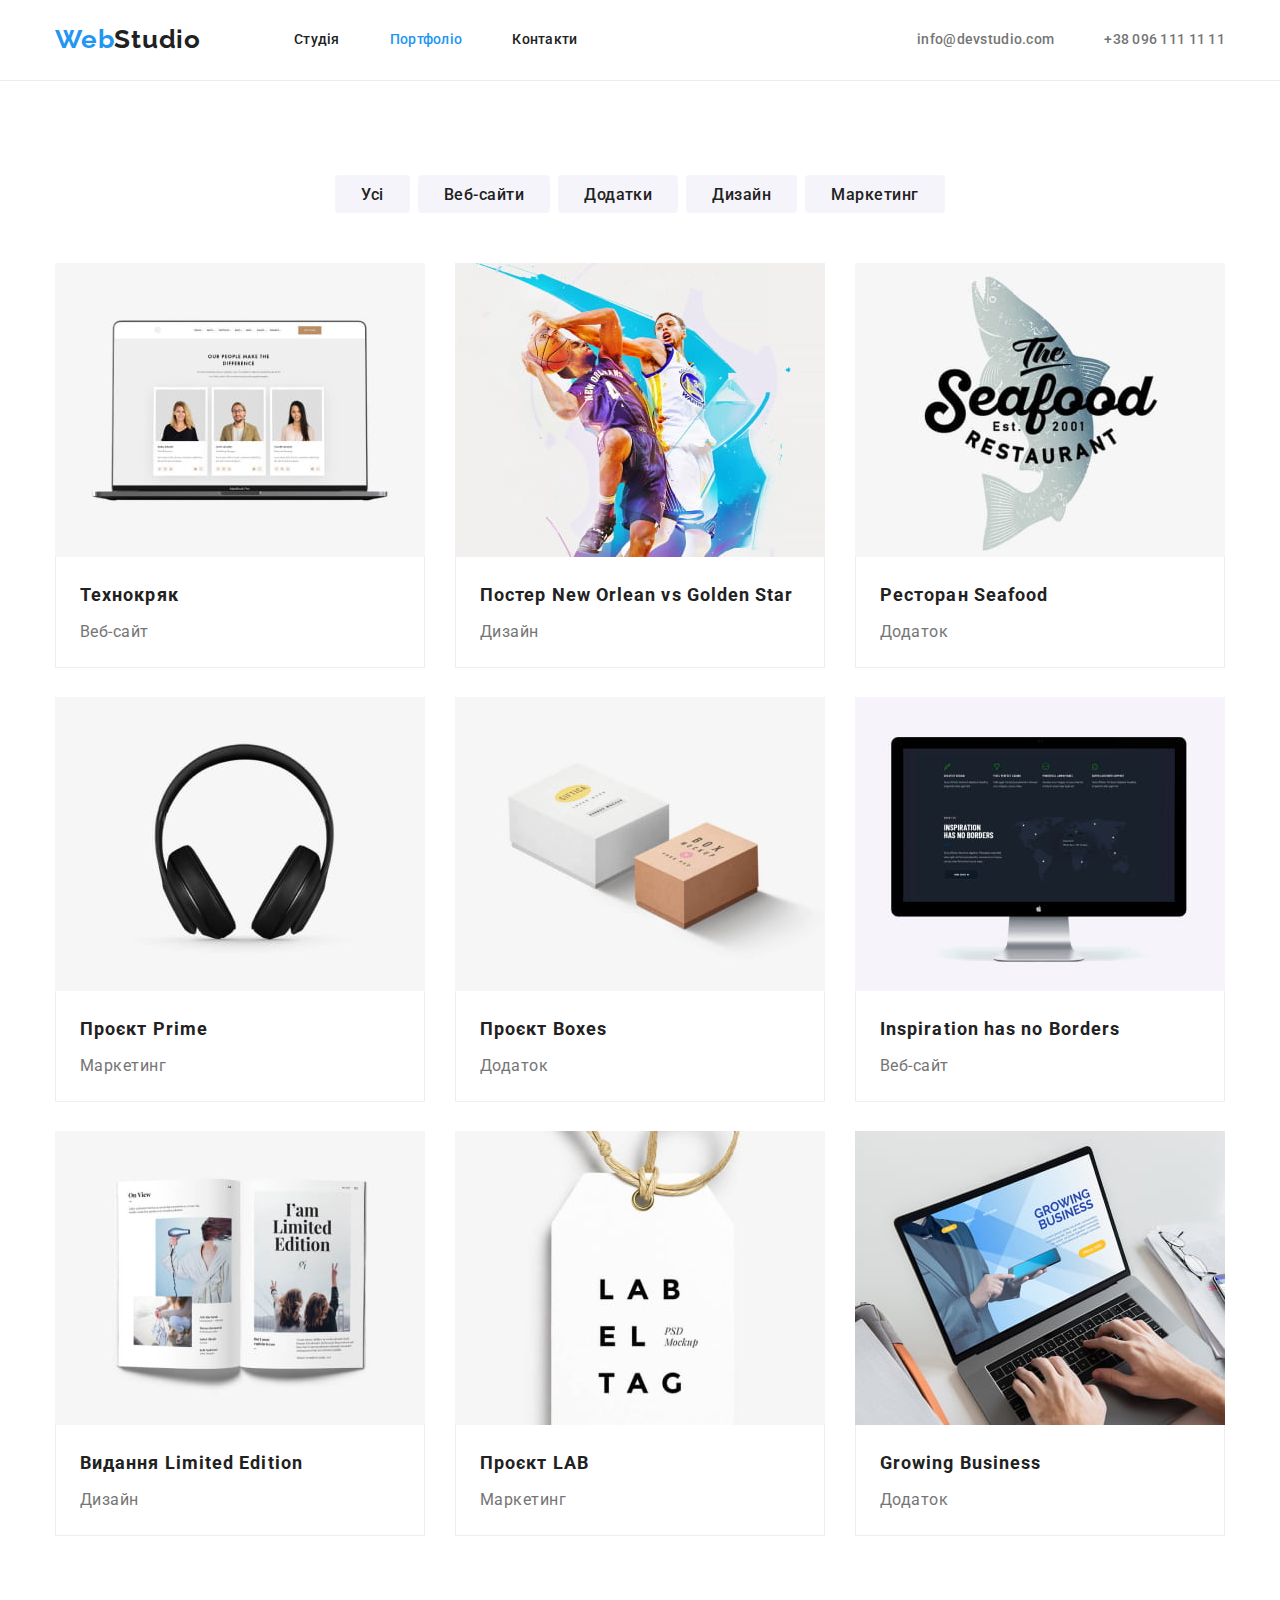
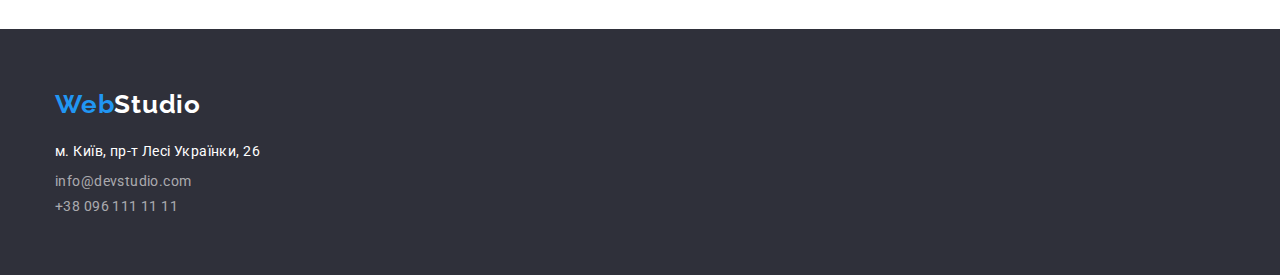
==== portfolio.html @ 162135d3 "added basic files" ====
<!DOCTYPE html>
<html lang="uk">
<head>
    <meta charset="UTF-8">
    <meta http-equiv="X-UA-Compatible" content="IE=edge">
    <meta name="viewport" content="width=device-width, initial-scale=1.0">
    <title>Document</title>
        <link rel="preconnect" href="https://fonts.googleapis.com">
        <link rel="preconnect" href="https://fonts.gstatic.com" crossorigin>
        <link href="https://fonts.googleapis.com/css2?family=Raleway:wght@700&family=Roboto:wght@400;500;700;900&display=swap" rel="stylesheet">
    <link rel="stylesheet" href="https://cdn.jsdelivr.net/npm/modern-normalize@1.1.0/modern-normalize.min.css"> 
    <link rel="stylesheet" href="./css/styles.css">
</head>

<body class="page">
   <!-- HEADER + SITE NAV + CONTACT NAV -->
    <header class="header">
        <div class="header-container container">
            <nav class="nav-align">
                <a href="./index.html" class="logo">
                    Web<span class="accent">Studio</span>
                </a>

            <ul class="site-nav list">
                <li><a href="./index.html" class="link">Студія</a></li>
                <li><a href="./portfolio.html" class="link current">Портфоліо</a></li>
                <li><a href="" class="link">Контакти</a></li>
            </ul>
            </nav>

            <ul class="contact-nav list">
                <li><a href="mailto:info@devstudio.com" class="nav-link">info@devstudio.com</a></li>
                <li><a href="tel:+380961111111" class="nav-link">+38 096 111 11 11</a></li>
            </ul>
        </div>
    </header>

<main>
    <h1 class="visually-hidden" hidden>Портфоліо</h1>
        <section class="portfolio section">
            <div class="container">
                <h2 class="visually-hidden" hidden>Фільтр</h2>
                        <ul class="filter list">
                            <li><button type="button" class="button secondary">Усі</button></li>
                            <li><button type="button" class="button secondary">Веб-сайти</button></li>
                            <li><button type="button" class="button secondary">Додатки</button></li>
                            <li><button type="button" class="button secondary">Дизайн</button></li>
                            <li><button type="button" class="button secondary">Маркетинг</button></li>
                        </ul>

    <!-- MINI CARDS WITH IMAGES-->
            <h2 class="visually-hidden" hidden>Картки робіт</h2>
            <ul class="portfolio list">
                <li class="portfolio card"> 
                    <a href="" class="link">
                    <img src="./images/portfolioa.jpg" alt="Вебсайт на ноутбуці" width="370" />
                        <div class="borders">
                            <h3 class="results-title">Технокряк</h3>
                            <p class="results-info">Веб-сайт</p>
                        </div>
                    </a>
                </li>

                <li class="portfolio card"> 
                    <a href="" class="link">
                    <img src="./images/portfoliob.jpg" alt="Постер з двома гравцями у баскетбол" width="370" />
                        <div class="borders">
                            <h3 class="results-title">Постер <span lang="en">New Orlean vs Golden Star</span></h3>
                            <p class="results-info">Дизайн</p>
                        </div>
                    </a>
                </li>

                <li class="portfolio card"> 
                    <a href="" class="link">
                    <img src="./images/portfolioc.jpg" alt="Логотип ресторану" width="370" />
                        <div class="borders">
                            <h3 class="results-title">Ресторан <span lang="en">Seafood</span></h3>
                            <p class="results-info">Додаток</p>
                        </div>
                    </a>
                </li>

                <li class="portfolio card"> 
                    <a href="" class="link">
                    <img src="./images/portfoliod.jpg" alt="Навушники" width="370" />
                        <div class="borders">
                            <h3 class="results-title">Проєкт <span lang="en">Prime</span></h3>
                            <p class="results-info">Маркетинг</p>
                        </div>
                    </a>
                </li>

                <li class="portfolio card"> 
                    <a href="" class="link">
                    <img src="./images/portfolioe.jpg" alt="Біла і коричнева коробки" width="370" />
                        <div class="borders">
                            <h3 class="results-title">Проєкт <span lang="en">Boxes</span></h3>
                            <p class="results-info">Додаток</p>
                        </div>
                    </a>
                </li>

                <li class="portfolio card"> 
                    <a href="" class="link">
                    <img src="./images/portfoliof.jpg" alt="Монітор" width="370" />
                        <div class="borders">
                            <h3 lang="en" class="results-title">Inspiration has no Borders</h3>
                            <p class="results-info">Веб-сайт</p>
                        </div>
                    </a>
                </li>

                <li class="portfolio card"> 
                    <a href=""class="link">
                    <img src="./images/portfoliog.jpg" alt="Розгорнуте видання журналу" width="370" />
                        <div class="borders">
                            <h3 class="results-title">Видання <span lang="en">Limited Edition</span></h3>
                            <p class="results-info">Дизайн</p>
                        </div>
                    </a>
                </li>

                <li class="portfolio card"> 
                    <a href="" class="link">
                    <img src="./images/portfolioh.jpg" alt="Логотип бренду" width="370" />
                        <div class="borders">
                            <h3 class="results-title">Проєкт <span lang="en">LAB</span></h3>
                            <p class="results-info">Маркетинг</p>
                        </div>
                    </a>
                </li>

                <li class="portfolio card"> 
                    <a href="" class="link">
                    <img src="./images/portfolioi.jpg" alt="Людина, що працює за ноутбуком" width="370" />
                        <div class="borders">
                            <h3 lang="en" class="results-title">Growing Business</h3>
                            <p class="results-info">Додаток</p>
                        </div>
                    </a>
                </li>
            </ul>
        </div>
    </section>
</main>

<!-- FOOTER -->
<footer class="footer">
    <div class="container">
        <a href="./index.html" class="logofooter">
            Web<span class="accent">Studio</span>
        </a>

        <address>
            <p class="address">м. Київ, пр-т Лесі Українки, 26</p>

            <ul class="footer-nav">
                <li class="footer-link"><a href="mailto:info@devstudio.com" class="footer-link">info@devstudio.com</a></li>
                <li class="footer-link"><a href="tel:+380961111111" class="footer-link">+38 096 111 11 11</a></li>
            </ul>

        </address>
    </div>
</footer>

</body>
</html>
---- css/styles.css ----
:root {
    --gen-text-color: #757575;
    --accent-text-color: #2196F3; 
    --title-text-color: #212121;
    --white-text-color: #FFFFFF;

    --backgr-dark-color: #2F303A;
    --backgr-grey-color: #F5F4FA;

}

.page {
background-color: var(--white-text-color); 
color: var(--gen-text-color);
font-family: Roboto, sans-serif;
}
/*=============================СБРОС СТИЛЕЙ=============================*/
h1,
h2,
h3,
p {
    margin-top: 0;
    margin-bottom: 0;
}

ul,
ol {
    margin-top: 0;
    margin-bottom: 0;
    padding-left: 0;
}

img {
    display: block;
    max-width: 100%;
    height: auto;
}

.list {
    list-style: none;
    text-decoration: none;
    padding: 0;
    margin: 0;

    display: flex;
    gap: 30px;
}

.link {
    text-decoration: none;
}

.visually-hidden {
    position: absolute;
    width: 1px;
    height: 1px;
    margin: -1px;
    border: 0;
    padding: 0;
    
    white-space: nowrap;
    clip-path: inset(100%);
    clip: rect(0 0 0 0);
    overflow: hidden;
  }

  .section {
    padding-top: 94px;
    padding-bottom: 94px;
  }

/*=============================CONTAINER==================================*/
.container {
    width: 1200px;
    margin-left: auto;
    margin-right: auto;
    padding-left: 15px;
    padding-right: 15px;
}
/*=============================HEADER==================================*/
.header {
    background-color: var(--white-text-color);
    padding-top: 24px;
    padding-bottom: 25px;
    border-bottom: 1px solid #ECECEC;
}

.header-container {
    display: flex;
    justify-content: space-between;
    align-items: center;
    padding-top: 0;
    padding-bottom: 0;
}

.nav-align {
    display: flex;
    align-items: center;
}

.logo {
    color: var(--accent-text-color);
    display: flex;
    margin-right: 93px;

    font-family: Raleway, sans-serif;
    font-weight: 700;
    font-size: 26px;
    line-height: 1.2;
    text-decoration: none;
    letter-spacing: 0.03em;
}

.logo > .accent{
    color: var(--title-text-color);
}
/*=============================SITE NAV================================*/
.site-nav.list {
    gap: 50px;
}

.site-nav .link {
    color: var(--title-text-color);
    font-weight: 500;
    font-size: 14px;
    line-height: 1.14;
    letter-spacing: 0.02em;
    text-decoration: none;
}
.site-nav .link:hover,
.site-nav .link:focus {
    color: var(--accent-text-color);
}

.site-nav .link.current {
    color: var(--accent-text-color);
}
/*=============================CONTACT NAV=============================*/
.contact-nav.list {
    gap: 50px;
}

.contact-nav .nav-link {
    color: var(--gen-text-color);
    font-weight: 500;
    font-size: 14px;
    line-height: 1.14;
    letter-spacing: 0.02em;
    text-decoration: none;
}

.contact-nav .nav-link:hover,
.contact-nav .nav-link:focus {
    color: var(--accent-text-color)
}
/*=============================HERO=============================*/
.section.hero {
    background-color: #2F303A;
    text-align: center;
    padding-top: 200px;
    padding-bottom: 200px;
}

.hero-title {
    color: var(--white-text-color);
    margin: 0 auto;
    margin-bottom: 30px;

    width: 696px;
    font-weight: 900;
    font-size: 44px;
    line-height: 1.36;
    letter-spacing: 0.06em;
    
    text-transform: uppercase;
}

/*=============================BUTTONS=============================*/
.button {
    display: inline-block;
    border: 1px solid transparent;
    border-radius: 4px;
    font-size: 16px;
    text-decoration: none;
    text-align: center;

}

.button.main {
    padding: 10px 32px;
    min-width: 216px;
    height: 50px;

    color: var(--white-text-color);
    background-color: var(--accent-text-color);

    font-weight: 700;
    line-height: 1.9;
    letter-spacing: 0.06em;
}

.button.main:hover,
.button.main:focus,
.button.main:active {
    color: var(--white-text-color);
    background-color: #188CE8;
    cursor: pointer;
}

.button.secondary {
    padding: 6px 25px;
    min-width: 73px;
    height: 38px;

    color: var(--title-text-color);
    background-color: var(--backgr-grey-color);

    font-weight: 500;
    line-height: 1.62;
    letter-spacing: 0.03em;
}

.button.secondary:hover,
.button.secondary:focus,
.button.secondary:active {
    color: var(--white-text-color);
    background-color: var(--accent-text-color);
    cursor: pointer;
}

/*=============================VALUES SECTION=============================*/
.values.card {
    width: 270px;
}

.values-heading {
    color: var(--title-text-color);
    margin-top: 0;
    margin-bottom: 10px;

    font-weight: 700;
    font-size: 14px;
    line-height: 1.14;
    text-transform: uppercase;
    letter-spacing: 0.03em;
}

.values-info {
    color: var(--gen-text-color);
    font-size: 14px;
    line-height: 1.71;
    letter-spacing: 0.03em;
}

.section.work {
    padding-top: 0;
}
/* images section */
.section-title {
    padding-top: 0;
    margin-top: 0;
    margin-bottom: 50px;
    color: var(--title-text-color);
    font-weight: 700;
    font-size: 36px;
    line-height: 1.16;
    text-align: center;
    letter-spacing: 0.03em;
}

/*=============================TEAM SECTION============================*/
.team.section {
    background-color: #F5F4FA;
}

.team.card {
    width: 270px;
    height: 368px;
    background-color: #FFFFFF;
}
.section-heading {
    color: var(--title-text-color);
    margin-bottom: 0;
    font-size: 16px;

    font-weight: 500;
    line-height: 1.18;
    text-align: center;
    letter-spacing: 0.03em;
}

.section-info {
    color: var(--gen-text-color);
    margin-top: 10px;

    line-height: 1.18;
    text-align: center;
    letter-spacing: 0.03em;
}

.card-info-team {
    padding-top: 30px;
    padding-bottom: 30px;
}

/*===========================PORTFOLIO=====================================*/

.filter.list {
    justify-content: center;
    gap: 8px;
    padding-bottom: 50px;
}

.portfolio.list {
    padding: 0;
    margin: 0;

    display: flex;
    flex-wrap: wrap;
}

.portfolio.card {
    width: 370px;
    height: 404px;
}

.results-title {
    color: var(--title-text-color);
    margin-bottom: 4px;
    font-weight: 700;
    font-size: 18px;
    line-height: 2;
    letter-spacing: 0.06em;
}

.results-info {
    color: var(--gen-text-color);
    line-height: 1.88;
    letter-spacing: 0.03em;
}

.borders {
    border-left: 1px solid #EEEEEE;
    border-bottom: 1px solid #EEEEEE;
    border-right: 1px solid #EEEEEE;
    padding-left: 24px;
    padding-right: 24px;
    padding-bottom: 20px;
    padding-top: 20px;   
}

/*=============================FOOTER=====================================*/
.footer {
    background-color: #2F303A;
    padding-top: 60px;
    padding-bottom: 60px;
}

.logofooter {
    display: block;
    margin-bottom: 20px;
    color: var(--accent-text-color);
    font-family: Raleway, sans-serif;
    font-weight: 700;
    font-size: 26px;
    line-height: 1.2;
    text-decoration: none;
    letter-spacing: 0.03em;
}
.logofooter > .accent{
    color: var(--white-text-color);
}

.address {
    color: var(--white-text-color);
    margin-bottom: 9px;
    font-size: 14px;
    line-height: 1.71;
    font-style: normal;
    letter-spacing: 0.03em;
}

.footer-link {
    color: #FFFFFF99;
    font-size: 14px;
    font-style: normal;
    text-decoration: none;
    letter-spacing: 0.03em;
}
a.footer-link {
    line-height: 1.71px;
}

.footer-link:hover,
.footer-link:focus {
    color: #2196F399;
}
.footer-link:not(:last-child) {
    margin-bottom: 9px;
}

.footer-nav {
    padding: 0;
    margin: 0;
    list-style: none;
}
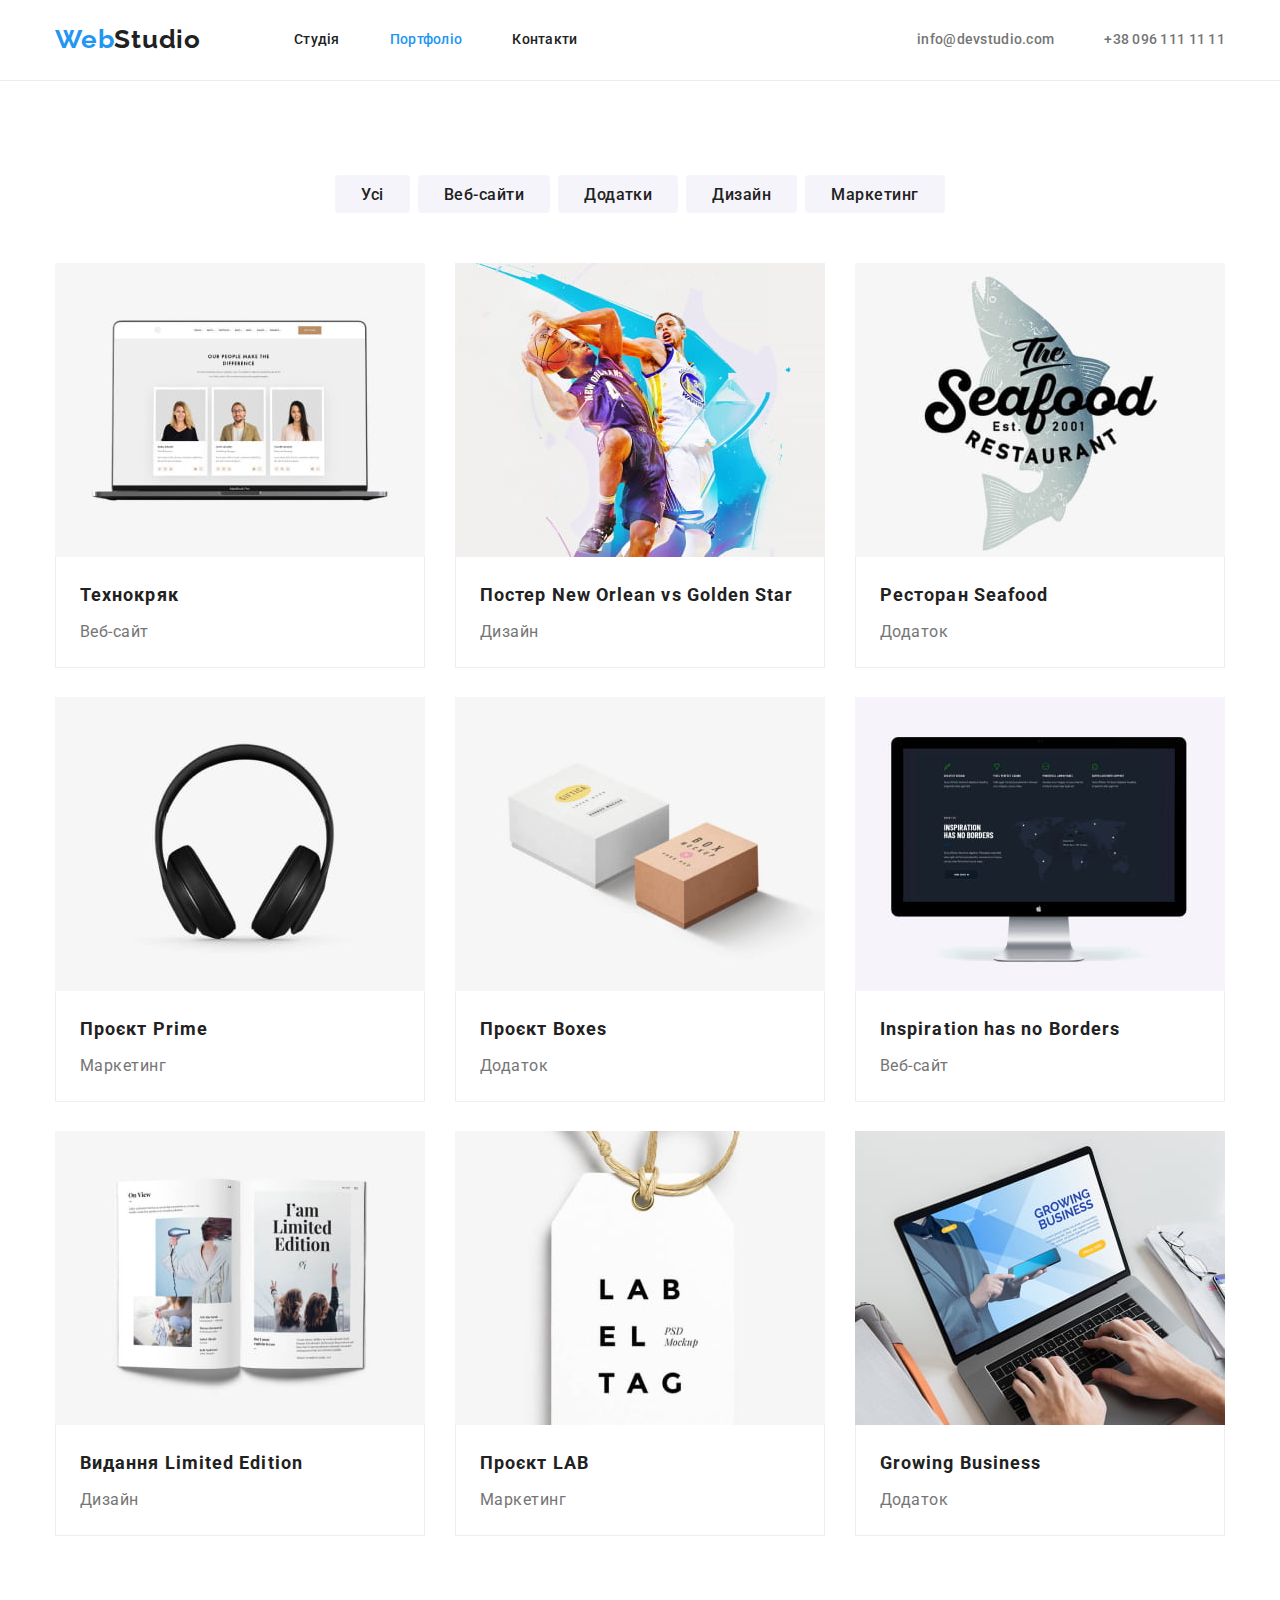
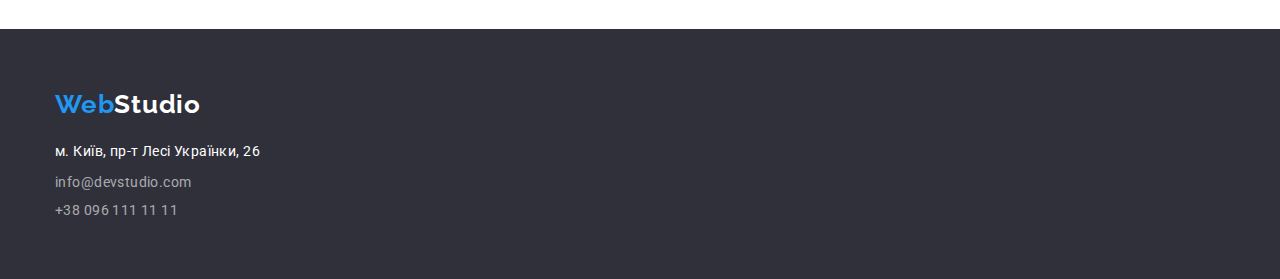
==== commit 0ed1239c: "LOWERED overall specificity!" ====
--- a/portfolio.html
+++ b/portfolio.html
@@ -4,10 +4,10 @@
     <meta charset="UTF-8">
     <meta http-equiv="X-UA-Compatible" content="IE=edge">
     <meta name="viewport" content="width=device-width, initial-scale=1.0">
-    <title>Document</title>
-        <link rel="preconnect" href="https://fonts.googleapis.com">
-        <link rel="preconnect" href="https://fonts.gstatic.com" crossorigin>
-        <link href="https://fonts.googleapis.com/css2?family=Raleway:wght@700&family=Roboto:wght@400;500;700;900&display=swap" rel="stylesheet">
+    <title>WebStudio</title>
+    <link rel="preconnect" href="https://fonts.googleapis.com">
+    <link rel="preconnect" href="https://fonts.gstatic.com" crossorigin>
+    <link href="https://fonts.googleapis.com/css2?family=Raleway:wght@700&family=Roboto:wght@400;500;700;900&display=swap" rel="stylesheet">
     <link rel="stylesheet" href="https://cdn.jsdelivr.net/npm/modern-normalize@1.1.0/modern-normalize.min.css"> 
     <link rel="stylesheet" href="./css/styles.css">
 </head>
@@ -16,21 +16,21 @@
    <!-- HEADER + SITE NAV + CONTACT NAV -->
     <header class="header">
         <div class="header-container container">
-            <nav class="nav-align">
+            <nav class="page-navigation">
                 <a href="./index.html" class="logo">
-                    Web<span class="accent">Studio</span>
+                    Web<span class="logo-accent">Studio</span>
                 </a>
 
             <ul class="site-nav list">
-                <li><a href="./index.html" class="link">Студія</a></li>
-                <li><a href="./portfolio.html" class="link current">Портфоліо</a></li>
-                <li><a href="" class="link">Контакти</a></li>
+                <li><a href="./index.html" class="site-nav-link link">Студія</a></li>
+                <li><a href="./portfolio.html" class="site-nav-link link current">Портфоліо</a></li>
+                <li><a href="" class="site-nav-link link">Контакти</a></li>
             </ul>
             </nav>
 
             <ul class="contact-nav list">
-                <li><a href="mailto:info@devstudio.com" class="nav-link">info@devstudio.com</a></li>
-                <li><a href="tel:+380961111111" class="nav-link">+38 096 111 11 11</a></li>
+                <li><a href="mailto:info@devstudio.com" class="contact-nav-link link">info@devstudio.com</a></li>
+                <li><a href="tel:+380961111111" class="contact-nav-link link">+38 096 111 11 11</a></li>
             </ul>
         </div>
     </header>
@@ -40,101 +40,101 @@
         <section class="portfolio section">
             <div class="container">
                 <h2 class="visually-hidden" hidden>Фільтр</h2>
-                        <ul class="filter list">
-                            <li><button type="button" class="button secondary">Усі</button></li>
-                            <li><button type="button" class="button secondary">Веб-сайти</button></li>
-                            <li><button type="button" class="button secondary">Додатки</button></li>
-                            <li><button type="button" class="button secondary">Дизайн</button></li>
-                            <li><button type="button" class="button secondary">Маркетинг</button></li>
+                        <ul class="filter-list list">
+                            <li><button type="button" class="btn-basics btn-secondary">Усі</button></li>
+                            <li><button type="button" class="btn-basics btn-secondary">Веб-сайти</button></li>
+                            <li><button type="button" class="btn-basics btn-secondary">Додатки</button></li>
+                            <li><button type="button" class="btn-basics btn-secondary">Дизайн</button></li>
+                            <li><button type="button" class="btn-basics btn-secondary">Маркетинг</button></li>
                         </ul>
 
-    <!-- MINI CARDS WITH IMAGES-->
+    <!-- CARDS WITH IMAGES-->
             <h2 class="visually-hidden" hidden>Картки робіт</h2>
-            <ul class="portfolio list">
-                <li class="portfolio card"> 
+            <ul class="flex-list portfolio-list list">
+                <li class="portfolio-card"> 
                     <a href="" class="link">
                     <img src="./images/portfolioa.jpg" alt="Вебсайт на ноутбуці" width="370" />
-                        <div class="borders">
+                        <div class="portfolio-card-borders">
                             <h3 class="results-title">Технокряк</h3>
                             <p class="results-info">Веб-сайт</p>
                         </div>
                     </a>
                 </li>
 
-                <li class="portfolio card"> 
+                <li class="portfolio-card"> 
                     <a href="" class="link">
                     <img src="./images/portfoliob.jpg" alt="Постер з двома гравцями у баскетбол" width="370" />
-                        <div class="borders">
+                        <div class="portfolio-card-borders">
                             <h3 class="results-title">Постер <span lang="en">New Orlean vs Golden Star</span></h3>
                             <p class="results-info">Дизайн</p>
                         </div>
                     </a>
                 </li>
 
-                <li class="portfolio card"> 
+                <li class="portfolio-card"> 
                     <a href="" class="link">
                     <img src="./images/portfolioc.jpg" alt="Логотип ресторану" width="370" />
-                        <div class="borders">
+                        <div class="portfolio-card-borders">
                             <h3 class="results-title">Ресторан <span lang="en">Seafood</span></h3>
                             <p class="results-info">Додаток</p>
                         </div>
                     </a>
                 </li>
 
-                <li class="portfolio card"> 
+                <li class="portfolio-card"> 
                     <a href="" class="link">
                     <img src="./images/portfoliod.jpg" alt="Навушники" width="370" />
-                        <div class="borders">
+                        <div class="portfolio-card-borders">
                             <h3 class="results-title">Проєкт <span lang="en">Prime</span></h3>
                             <p class="results-info">Маркетинг</p>
                         </div>
                     </a>
                 </li>
 
-                <li class="portfolio card"> 
+                <li class="portfolio-card"> 
                     <a href="" class="link">
                     <img src="./images/portfolioe.jpg" alt="Біла і коричнева коробки" width="370" />
-                        <div class="borders">
+                        <div class="portfolio-card-borders">
                             <h3 class="results-title">Проєкт <span lang="en">Boxes</span></h3>
                             <p class="results-info">Додаток</p>
                         </div>
                     </a>
                 </li>
 
-                <li class="portfolio card"> 
+                <li class="portfolio-card"> 
                     <a href="" class="link">
                     <img src="./images/portfoliof.jpg" alt="Монітор" width="370" />
-                        <div class="borders">
+                        <div class="portfolio-card-borders">
                             <h3 lang="en" class="results-title">Inspiration has no Borders</h3>
                             <p class="results-info">Веб-сайт</p>
                         </div>
                     </a>
                 </li>
 
-                <li class="portfolio card"> 
+                <li class="portfolio-card"> 
                     <a href=""class="link">
                     <img src="./images/portfoliog.jpg" alt="Розгорнуте видання журналу" width="370" />
-                        <div class="borders">
+                        <div class="portfolio-card-borders">
                             <h3 class="results-title">Видання <span lang="en">Limited Edition</span></h3>
                             <p class="results-info">Дизайн</p>
                         </div>
                     </a>
                 </li>
 
-                <li class="portfolio card"> 
+                <li class="portfolio-card"> 
                     <a href="" class="link">
                     <img src="./images/portfolioh.jpg" alt="Логотип бренду" width="370" />
-                        <div class="borders">
+                        <div class="portfolio-card-borders">
                             <h3 class="results-title">Проєкт <span lang="en">LAB</span></h3>
                             <p class="results-info">Маркетинг</p>
                         </div>
                     </a>
                 </li>
 
-                <li class="portfolio card"> 
+                <li class="portfolio-card"> 
                     <a href="" class="link">
                     <img src="./images/portfolioi.jpg" alt="Людина, що працює за ноутбуком" width="370" />
-                        <div class="borders">
+                        <div class="portfolio-card-borders">
                             <h3 lang="en" class="results-title">Growing Business</h3>
                             <p class="results-info">Додаток</p>
                         </div>
@@ -148,19 +148,16 @@
 <!-- FOOTER -->
 <footer class="footer">
     <div class="container">
-        <a href="./index.html" class="logofooter">
-            Web<span class="accent">Studio</span>
+        <a href="./index.html" class="logo-footer logo">
+            Web<span class="logo-footer-accent">Studio</span>
         </a>
-
-        <address>
-            <p class="address">м. Київ, пр-т Лесі Українки, 26</p>
-
-            <ul class="footer-nav">
-                <li class="footer-link"><a href="mailto:info@devstudio.com" class="footer-link">info@devstudio.com</a></li>
-                <li class="footer-link"><a href="tel:+380961111111" class="footer-link">+38 096 111 11 11</a></li>
-            </ul>
-
-        </address>
+            <address>
+                <p class="address">м. Київ, пр-т Лесі Українки, 26</p>
+                    <ul class="footer-nav">
+                        <li class="footer-li"><a href="mailto:info@devstudio.com" class="footer-link link">info@devstudio.com</a></li>
+                        <li class="footer-li"><a href="tel:+380961111111" class="footer-link link">+38 096 111 11 11</a></li>
+                    </ul>
+            </address>
     </div>
 </footer>
 
--- a/css/styles.css
+++ b/css/styles.css
@@ -1,23 +1,27 @@
 :root {
-    --gen-text-color: #757575;
-    --accent-text-color: #2196F3; 
-    --title-text-color: #212121;
+    --primary-font: 'Roboto', sans-serif;
+    --logotype-font: 'Raleway', sans-serif;
+
+    --black-text-color: #212121;
     --white-text-color: #FFFFFF;
+    --general-text-color: #757575;
+    --accent-color: #2196F3; 
 
     --backgr-dark-color: #2F303A;
     --backgr-grey-color: #F5F4FA;
-
 }
 
 .page {
 background-color: var(--white-text-color); 
-color: var(--gen-text-color);
-font-family: Roboto, sans-serif;
-}
+color: var(--general-text-color);
+font-family: var(--primary-font);
+}
+
 /*=============================СБРОС СТИЛЕЙ=============================*/
 h1,
 h2,
 h3,
+h4,
 p {
     margin-top: 0;
     margin-bottom: 0;
@@ -36,12 +40,16 @@
     height: auto;
 }
 
+button {
+    cursor: pointer;
+    display: inline-block;
+}
+
 .list {
     list-style: none;
-    text-decoration: none;
-    padding: 0;
-    margin: 0;
-
+}
+
+.flex-list {
     display: flex;
     gap: 30px;
 }
@@ -77,6 +85,52 @@
     padding-left: 15px;
     padding-right: 15px;
 }
+/*=============================BUTTONS=============================*/
+.btn-basics {
+    border: 1px solid transparent;
+    border-radius: 4px;
+    font-size: 16px;
+    text-decoration: none;
+    text-align: center;
+}
+
+.btn-hero {
+    min-width: 216px;
+    padding: 10px 32px;
+    height: 50px;
+    font-weight: 700;
+    line-height: 1.9;
+    letter-spacing: 0.06em;
+
+    color: var(--white-text-color);
+    background-color: var(--accent-color);
+}
+
+.btn-hero:hover,
+.btn-hero:focus,
+.btn-hero:active {
+    color: var(--white-text-color);
+    background-color: #188CE8;
+}
+
+.btn-secondary {
+    min-width: 73px;
+    padding: 6px 25px;
+    height: 38px;
+    font-weight: 500;
+    line-height: 1.62;
+    letter-spacing: 0.03em;
+
+    color: var(--black-text-color);
+    background-color: var(--backgr-grey-color);
+}
+
+.btn-secondary:hover,
+.btn-secondary:focus,
+.btn-secondary:active {
+    color: var(--white-text-color);
+    background-color: var(--accent-color);
+}
 /*=============================HEADER==================================*/
 .header {
     background-color: var(--white-text-color);
@@ -93,17 +147,17 @@
     padding-bottom: 0;
 }
 
-.nav-align {
+.page-navigation {
     display: flex;
     align-items: center;
 }
 
 .logo {
-    color: var(--accent-text-color);
+    color: var(--accent-color);
     display: flex;
     margin-right: 93px;
 
-    font-family: Raleway, sans-serif;
+    font-family: var(--logotype-font);
     font-weight: 700;
     font-size: 26px;
     line-height: 1.2;
@@ -111,37 +165,39 @@
     letter-spacing: 0.03em;
 }
 
-.logo > .accent{
-    color: var(--title-text-color);
+.logo-accent{
+    color: var(--black-text-color);
 }
 /*=============================SITE NAV================================*/
-.site-nav.list {
+.site-nav {
+    display: flex;
     gap: 50px;
 }
 
-.site-nav .link {
-    color: var(--title-text-color);
+.site-nav-link {
+    color: var(--black-text-color);
     font-weight: 500;
     font-size: 14px;
     line-height: 1.14;
     letter-spacing: 0.02em;
     text-decoration: none;
 }
-.site-nav .link:hover,
-.site-nav .link:focus {
-    color: var(--accent-text-color);
-}
-
-.site-nav .link.current {
-    color: var(--accent-text-color);
+.site-nav-link:hover,
+.site-nav-link:focus {
+    color: var(--accent-color);
+}
+
+.current {
+    color: var(--accent-color);
 }
 /*=============================CONTACT NAV=============================*/
-.contact-nav.list {
+.contact-nav {
+    display: flex;
     gap: 50px;
 }
 
-.contact-nav .nav-link {
-    color: var(--gen-text-color);
+.contact-nav-link {
+    color: var(--general-text-color);
     font-weight: 500;
     font-size: 14px;
     line-height: 1.14;
@@ -149,13 +205,13 @@
     text-decoration: none;
 }
 
-.contact-nav .nav-link:hover,
-.contact-nav .nav-link:focus {
-    color: var(--accent-text-color)
+.contact-nav-link:hover,
+.contact-nav-link:focus {
+    color: var(--accent-color)
 }
 /*=============================HERO=============================*/
-.section.hero {
-    background-color: #2F303A;
+.section-hero {
+    background-color: var(--backgr-dark-color);
     text-align: center;
     padding-top: 200px;
     padding-bottom: 200px;
@@ -174,67 +230,15 @@
     
     text-transform: uppercase;
 }
-
-/*=============================BUTTONS=============================*/
-.button {
-    display: inline-block;
-    border: 1px solid transparent;
-    border-radius: 4px;
-    font-size: 16px;
-    text-decoration: none;
-    text-align: center;
-
-}
-
-.button.main {
-    padding: 10px 32px;
-    min-width: 216px;
-    height: 50px;
-
-    color: var(--white-text-color);
-    background-color: var(--accent-text-color);
-
-    font-weight: 700;
-    line-height: 1.9;
-    letter-spacing: 0.06em;
-}
-
-.button.main:hover,
-.button.main:focus,
-.button.main:active {
-    color: var(--white-text-color);
-    background-color: #188CE8;
-    cursor: pointer;
-}
-
-.button.secondary {
-    padding: 6px 25px;
-    min-width: 73px;
-    height: 38px;
-
-    color: var(--title-text-color);
-    background-color: var(--backgr-grey-color);
-
-    font-weight: 500;
-    line-height: 1.62;
-    letter-spacing: 0.03em;
-}
-
-.button.secondary:hover,
-.button.secondary:focus,
-.button.secondary:active {
-    color: var(--white-text-color);
-    background-color: var(--accent-text-color);
-    cursor: pointer;
-}
-
 /*=============================VALUES SECTION=============================*/
-.values.card {
+
+
+.values-card {
     width: 270px;
 }
 
 .values-heading {
-    color: var(--title-text-color);
+    color: var(--black-text-color);
     margin-top: 0;
     margin-bottom: 10px;
 
@@ -246,56 +250,37 @@
 }
 
 .values-info {
-    color: var(--gen-text-color);
+    color: var(--general-text-color);
     font-size: 14px;
     line-height: 1.71;
     letter-spacing: 0.03em;
 }
 
-.section.work {
+/*=============================WORK SECTION============================*/
+.section-work {
     padding-top: 0;
 }
-/* images section */
+
 .section-title {
     padding-top: 0;
     margin-top: 0;
     margin-bottom: 50px;
-    color: var(--title-text-color);
+    color: var(--black-text-color);
     font-weight: 700;
     font-size: 36px;
     line-height: 1.16;
     text-align: center;
     letter-spacing: 0.03em;
 }
-
 /*=============================TEAM SECTION============================*/
-.team.section {
-    background-color: #F5F4FA;
-}
-
-.team.card {
+.team-section {
+    background-color: var(--backgr-grey-color);
+}
+
+.team-card {
     width: 270px;
     height: 368px;
-    background-color: #FFFFFF;
-}
-.section-heading {
-    color: var(--title-text-color);
-    margin-bottom: 0;
-    font-size: 16px;
-
-    font-weight: 500;
-    line-height: 1.18;
-    text-align: center;
-    letter-spacing: 0.03em;
-}
-
-.section-info {
-    color: var(--gen-text-color);
-    margin-top: 10px;
-
-    line-height: 1.18;
-    text-align: center;
-    letter-spacing: 0.03em;
+    background-color: var(--white-text-color);
 }
 
 .card-info-team {
@@ -303,29 +288,46 @@
     padding-bottom: 30px;
 }
 
+.section-heading {
+    color: var(--black-text-color);
+    margin-bottom: 0;
+    font-size: 16px;
+
+    font-weight: 500;
+    line-height: 1.18;
+    text-align: center;
+    letter-spacing: 0.03em;
+}
+
+.section-info {
+    color: var(--general-text-color);
+    margin-top: 10px;
+
+    line-height: 1.18;
+    text-align: center;
+    letter-spacing: 0.03em;
+}
 /*===========================PORTFOLIO=====================================*/
-
-.filter.list {
+.filter-list {
+    display: flex;
     justify-content: center;
     gap: 8px;
     padding-bottom: 50px;
 }
 
-.portfolio.list {
+.portfolio-list {
+    flex-wrap: wrap;
     padding: 0;
     margin: 0;
-
-    display: flex;
-    flex-wrap: wrap;
-}
-
-.portfolio.card {
+}
+
+.portfolio-card {
     width: 370px;
     height: 404px;
 }
 
 .results-title {
-    color: var(--title-text-color);
+    color: var(--black-text-color);
     margin-bottom: 4px;
     font-weight: 700;
     font-size: 18px;
@@ -334,12 +336,12 @@
 }
 
 .results-info {
-    color: var(--gen-text-color);
+    color: var(--general-text-color);
     line-height: 1.88;
     letter-spacing: 0.03em;
 }
 
-.borders {
+.portfolio-card-borders {
     border-left: 1px solid #EEEEEE;
     border-bottom: 1px solid #EEEEEE;
     border-right: 1px solid #EEEEEE;
@@ -348,26 +350,19 @@
     padding-bottom: 20px;
     padding-top: 20px;   
 }
-
 /*=============================FOOTER=====================================*/
 .footer {
-    background-color: #2F303A;
+    background-color: var(--backgr-dark-color);
     padding-top: 60px;
     padding-bottom: 60px;
 }
 
-.logofooter {
+.logo-footer {
     display: block;
     margin-bottom: 20px;
-    color: var(--accent-text-color);
-    font-family: Raleway, sans-serif;
-    font-weight: 700;
-    font-size: 26px;
-    line-height: 1.2;
-    text-decoration: none;
-    letter-spacing: 0.03em;
-}
-.logofooter > .accent{
+}
+
+.logo-footer-accent{
     color: var(--white-text-color);
 }
 
@@ -378,29 +373,27 @@
     line-height: 1.71;
     font-style: normal;
     letter-spacing: 0.03em;
-}
-
-.footer-link {
-    color: #FFFFFF99;
-    font-size: 14px;
-    font-style: normal;
-    text-decoration: none;
-    letter-spacing: 0.03em;
-}
-a.footer-link {
-    line-height: 1.71px;
-}
-
-.footer-link:hover,
-.footer-link:focus {
-    color: #2196F399;
-}
-.footer-link:not(:last-child) {
-    margin-bottom: 9px;
 }
 
 .footer-nav {
     padding: 0;
     margin: 0;
     list-style: none;
+}
+
+.footer-li:not(:last-child) {
+    margin-bottom: 9px;
+}
+
+.footer-link {
+    color: #FFFFFF99;
+    font-size: 14px;
+    font-style: normal;
+    line-height: 1.71px;
+    letter-spacing: 0.03em;
+}
+
+.footer-link:hover,
+.footer-link:focus {
+    color: #2196F399;
 }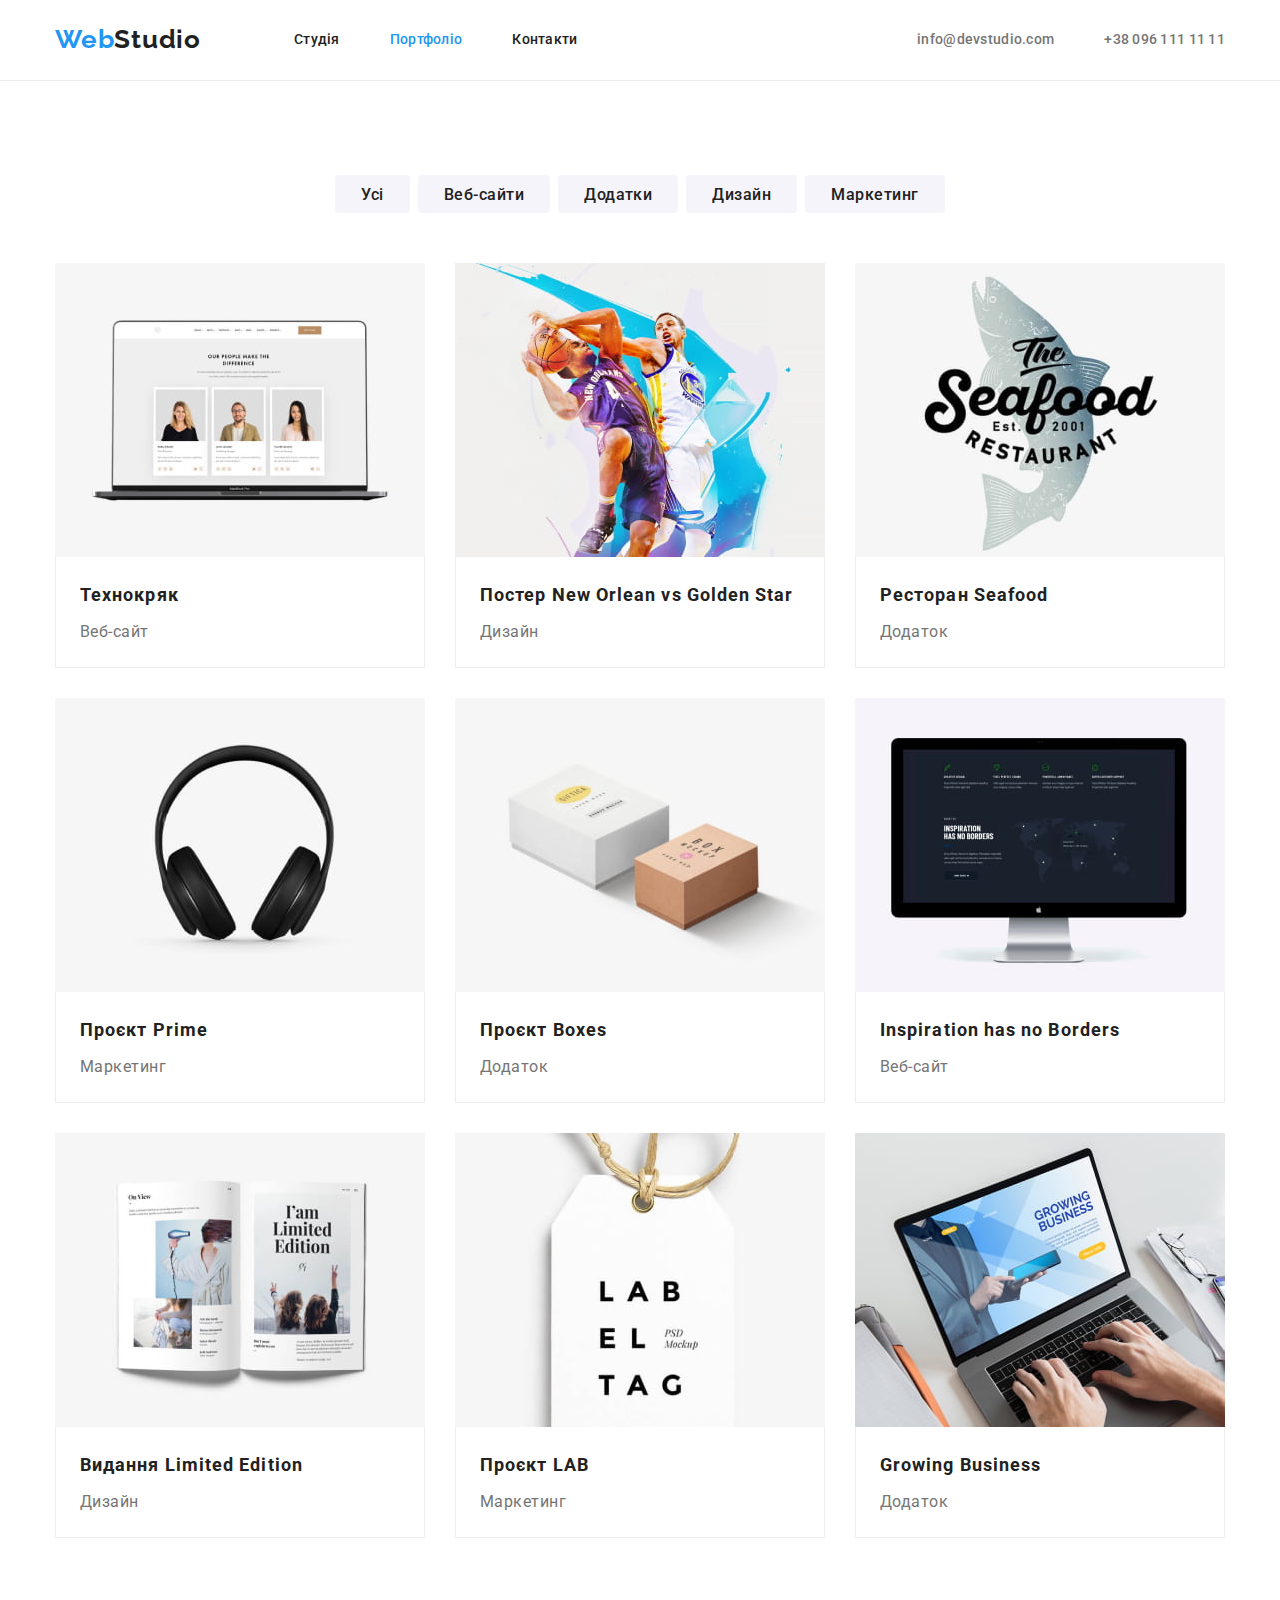
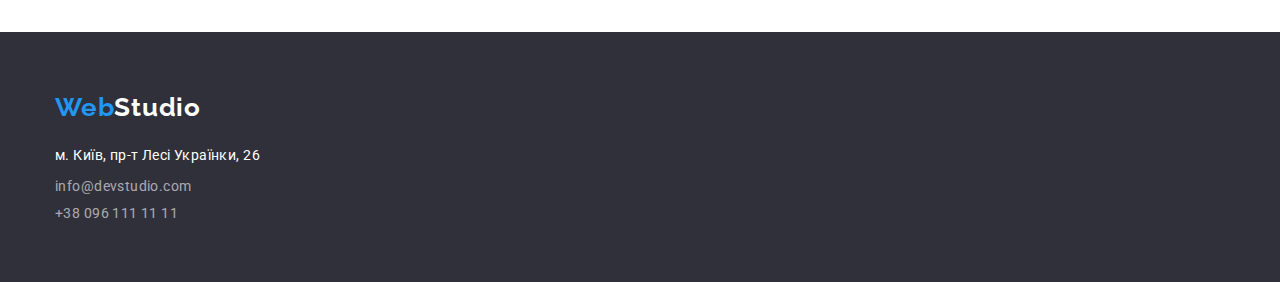
==== commit e5b497c8: "fixed validator bugs" ====
--- a/portfolio.html
+++ b/portfolio.html
@@ -53,7 +53,7 @@
             <ul class="flex-list portfolio-list list">
                 <li class="portfolio-card"> 
                     <a href="" class="link">
-                    <img src="./images/portfolioa.jpg" alt="Вебсайт на ноутбуці" width="370" />
+                    <img src="./images/portfolioa.jpg" alt="Вебсайт на ноутбуці" width="370" >
                         <div class="portfolio-card-borders">
                             <h3 class="results-title">Технокряк</h3>
                             <p class="results-info">Веб-сайт</p>
@@ -63,7 +63,7 @@
 
                 <li class="portfolio-card"> 
                     <a href="" class="link">
-                    <img src="./images/portfoliob.jpg" alt="Постер з двома гравцями у баскетбол" width="370" />
+                    <img src="./images/portfoliob.jpg" alt="Постер з двома гравцями у баскетбол" width="370" >
                         <div class="portfolio-card-borders">
                             <h3 class="results-title">Постер <span lang="en">New Orlean vs Golden Star</span></h3>
                             <p class="results-info">Дизайн</p>
@@ -73,7 +73,7 @@
 
                 <li class="portfolio-card"> 
                     <a href="" class="link">
-                    <img src="./images/portfolioc.jpg" alt="Логотип ресторану" width="370" />
+                    <img src="./images/portfolioc.jpg" alt="Логотип ресторану" width="370" >
                         <div class="portfolio-card-borders">
                             <h3 class="results-title">Ресторан <span lang="en">Seafood</span></h3>
                             <p class="results-info">Додаток</p>
@@ -83,7 +83,7 @@
 
                 <li class="portfolio-card"> 
                     <a href="" class="link">
-                    <img src="./images/portfoliod.jpg" alt="Навушники" width="370" />
+                    <img src="./images/portfoliod.jpg" alt="Навушники" width="370" >
                         <div class="portfolio-card-borders">
                             <h3 class="results-title">Проєкт <span lang="en">Prime</span></h3>
                             <p class="results-info">Маркетинг</p>
@@ -93,7 +93,7 @@
 
                 <li class="portfolio-card"> 
                     <a href="" class="link">
-                    <img src="./images/portfolioe.jpg" alt="Біла і коричнева коробки" width="370" />
+                    <img src="./images/portfolioe.jpg" alt="Біла і коричнева коробки" width="370" >
                         <div class="portfolio-card-borders">
                             <h3 class="results-title">Проєкт <span lang="en">Boxes</span></h3>
                             <p class="results-info">Додаток</p>
@@ -103,7 +103,7 @@
 
                 <li class="portfolio-card"> 
                     <a href="" class="link">
-                    <img src="./images/portfoliof.jpg" alt="Монітор" width="370" />
+                    <img src="./images/portfoliof.jpg" alt="Монітор" width="370" >
                         <div class="portfolio-card-borders">
                             <h3 lang="en" class="results-title">Inspiration has no Borders</h3>
                             <p class="results-info">Веб-сайт</p>
@@ -112,8 +112,8 @@
                 </li>
 
                 <li class="portfolio-card"> 
-                    <a href=""class="link">
-                    <img src="./images/portfoliog.jpg" alt="Розгорнуте видання журналу" width="370" />
+                    <a href="" class="link">
+                    <img src="./images/portfoliog.jpg" alt="Розгорнуте видання журналу" width="370" >
                         <div class="portfolio-card-borders">
                             <h3 class="results-title">Видання <span lang="en">Limited Edition</span></h3>
                             <p class="results-info">Дизайн</p>
@@ -123,7 +123,7 @@
 
                 <li class="portfolio-card"> 
                     <a href="" class="link">
-                    <img src="./images/portfolioh.jpg" alt="Логотип бренду" width="370" />
+                    <img src="./images/portfolioh.jpg" alt="Логотип бренду" width="370" >
                         <div class="portfolio-card-borders">
                             <h3 class="results-title">Проєкт <span lang="en">LAB</span></h3>
                             <p class="results-info">Маркетинг</p>
@@ -133,7 +133,7 @@
 
                 <li class="portfolio-card"> 
                     <a href="" class="link">
-                    <img src="./images/portfolioi.jpg" alt="Людина, що працює за ноутбуком" width="370" />
+                    <img src="./images/portfolioi.jpg" alt="Людина, що працює за ноутбуком" width="370" >
                         <div class="portfolio-card-borders">
                             <h3 lang="en" class="results-title">Growing Business</h3>
                             <p class="results-info">Додаток</p>
--- a/css/styles.css
+++ b/css/styles.css
@@ -231,10 +231,8 @@
     text-transform: uppercase;
 }
 /*=============================VALUES SECTION=============================*/
-
-
 .values-card {
-    width: 270px;
+    flex-basis: calc((100% - 90px) / 3); 
 }
 
 .values-heading {
@@ -255,7 +253,6 @@
     line-height: 1.71;
     letter-spacing: 0.03em;
 }
-
 /*=============================WORK SECTION============================*/
 .section-work {
     padding-top: 0;
@@ -272,14 +269,17 @@
     text-align: center;
     letter-spacing: 0.03em;
 }
+
+.works-card {
+    flex-basis: calc((100% - 60px) / 3);
+}
 /*=============================TEAM SECTION============================*/
 .team-section {
     background-color: var(--backgr-grey-color);
 }
 
 .team-card {
-    width: 270px;
-    height: 368px;
+    flex-basis: calc((100% - 90px) / 3);
     background-color: var(--white-text-color);
 }
 
@@ -312,7 +312,7 @@
     display: flex;
     justify-content: center;
     gap: 8px;
-    padding-bottom: 50px;
+    margin-bottom: 50px;
 }
 
 .portfolio-list {
@@ -322,8 +322,7 @@
 }
 
 .portfolio-card {
-    width: 370px;
-    height: 404px;
+    flex-basis: calc((100% - 60px) / 3);
 }
 
 .results-title {
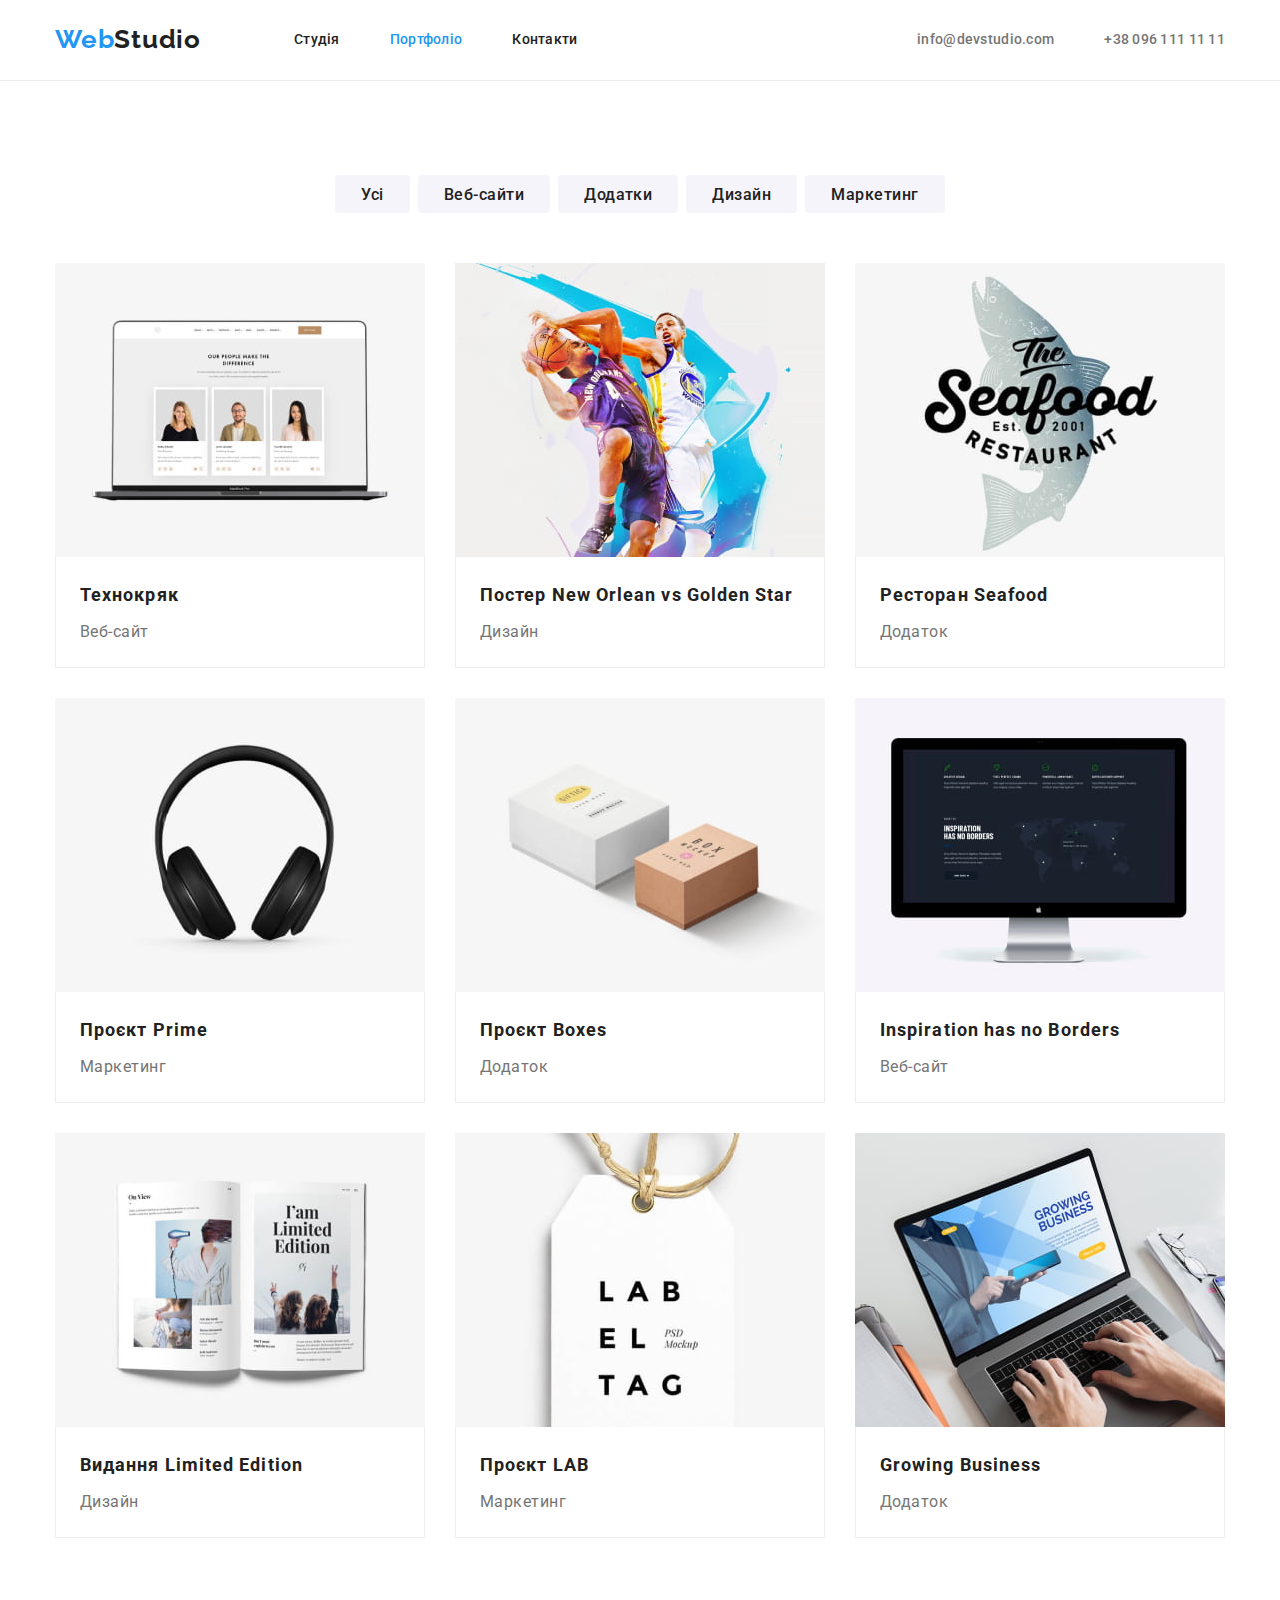
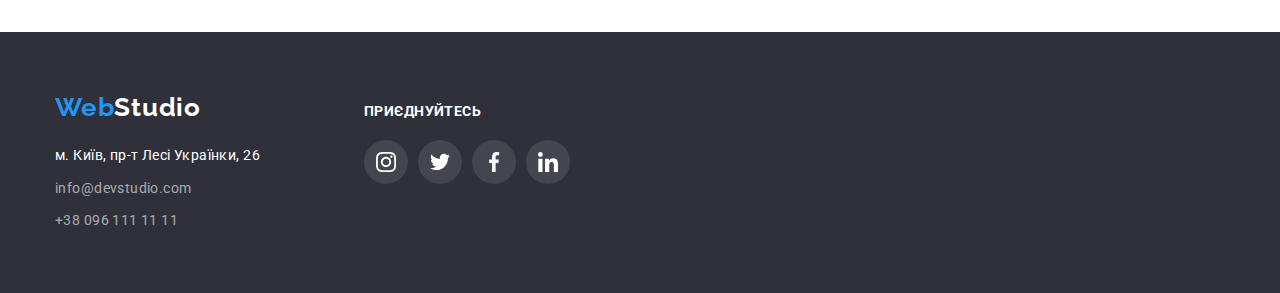
==== commit 11d78a3b: "added footer portfolio page" ====
--- a/portfolio.html
+++ b/portfolio.html
@@ -147,18 +147,59 @@
 
 <!-- FOOTER -->
 <footer class="footer">
-    <div class="container">
-        <a href="./index.html" class="logo-footer logo">
+    <div class="footer-flex container">
+        <div class="logo-address">
+            <a href="./index.html" class="logo-footer logo">
             Web<span class="logo-footer-accent">Studio</span>
-        </a>
-            <address>
-                <p class="address">м. Київ, пр-т Лесі Українки, 26</p>
-                    <ul class="footer-nav">
-                        <li class="footer-li"><a href="mailto:info@devstudio.com" class="footer-link link">info@devstudio.com</a></li>
-                        <li class="footer-li"><a href="tel:+380961111111" class="footer-link link">+38 096 111 11 11</a></li>
-                    </ul>
-            </address>
-    </div>
+            </a>
+                <address>
+                    <p class="address">м. Київ, пр-т Лесі Українки, 26</p>
+                        <ul class="footer-nav">
+                            <li class="footer-li"><a href="mailto:info@devstudio.com" class="footer-link link">info@devstudio.com</a></li>
+                            <li class="footer-li"><a href="tel:+380961111111" class="footer-link link">+38 096 111 11 11</a></li>
+                        </ul>
+                </address>
+        </div>
+
+<div class="footer-socials link">
+    <p class="footer-p">приєднуйтесь</p>
+        <ul class="footer-socials-list list">
+            <li class="socials-link link">
+                <a class="socials-link-a link" href="" target="_blank" rel="norefferer noopener nofollow">
+                    <svg class="socials-icons" width="20" height="20">
+                        <use href="./images/icons.svg#icon-instagram" />
+                    </svg>
+                </a>
+            </li>
+
+            <li class="socials-link link">
+                <a class="socials-link-a link" href="" target="_blank" rel="norefferer noopener nofollow">
+                    <svg class="socials-icons" width="20" height="20">
+                        <use href="./images/icons.svg#icon-twitter" />
+                    </svg>
+                </a>
+            </li>
+
+            <li class="socials-link link">
+                <a class="socials-link-a link" href="" target="_blank" rel="norefferer noopener nofollow">
+                    <svg class="socials-icons" width="20" height="20">
+                        <use href="./images/icons.svg#icon-facebook" />
+                    </svg>
+                </a>
+            </li>
+
+            <li class="socials-link link">
+                <a class="socials-link-a link" href="" target="_blank" rel="norefferer noopener nofollow">
+                    <svg class="socials-icons" width="20" height="20">
+                        <use href="./images/icons.svg#icon-linkedin" />
+                    </svg>
+                </a>
+            </li>
+        </ul>
+
+
+</div>
+</div>
 </footer>
 
 </body>
--- a/css/styles.css
+++ b/css/styles.css
@@ -7,7 +7,7 @@
     --general-text-color: #757575;
     --accent-color: #2196F3; 
 
-    --backgr-dark-color: #2F303A;
+    --backgr-dark-color: #2F303A; 
     --backgr-grey-color: #F5F4FA;
 }
 
@@ -111,6 +111,7 @@
 .btn-hero:active {
     color: var(--white-text-color);
     background-color: #188CE8;
+    box-shadow: 0px 4px 4px rgba(0, 0, 0, 0.15);
 }
 
 .btn-secondary {
@@ -130,6 +131,7 @@
 .btn-secondary:active {
     color: var(--white-text-color);
     background-color: var(--accent-color);
+    box-shadow: 0px 3px 1px rgba(0, 0, 0, 0.1), 0px 1px 2px rgba(0, 0, 0, 0.08), 0px 2px 2px rgba(0, 0, 0, 0.12);
 }
 /*=============================HEADER==================================*/
 .header {
@@ -210,8 +212,22 @@
     color: var(--accent-color)
 }
 /*=============================HERO=============================*/
+.hero {
+    max-width: 1600px;
+    height: 600px; 
+    margin-left: auto;
+    margin-right: auto;
+
+    background-color: var(--backgr-dark-color);
+    background-image: linear-gradient( to right, rgba(47, 48, 58, 0.4), rgba(47, 48, 58, 0.4)
+    ),
+    url('../images/herobcg.jpg');
+    background-repeat: no-repeat;
+    background-position: center; 
+    background-size: cover;
+}
+
 .section-hero {
-    background-color: var(--backgr-dark-color);
     text-align: center;
     padding-top: 200px;
     padding-bottom: 200px;
@@ -235,6 +251,37 @@
     flex-basis: calc((100% - 90px) / 3); 
 }
 
+.values-card::before {
+    content: '';
+    width: 270px;
+    height: 120px;
+    display: block;
+
+    background-size: contain;
+    background-repeat: no-repeat;
+    background-position: center;
+    background-color: var(--backgr-grey-color);
+    border-radius: 4px;
+    margin-bottom: 30px;
+}
+
+.icon-anthenna::before {
+    background-image: url();
+}
+
+.icon-watch::before {
+    background-image: url();
+}
+
+.icon-graphic::before {
+    background-image: url();
+}
+
+.icon-cosmo::before {
+    background-image: url();
+}
+
+
 .values-heading {
     color: var(--black-text-color);
     margin-top: 0;
@@ -281,6 +328,8 @@
 .team-card {
     flex-basis: calc((100% - 90px) / 3);
     background-color: var(--white-text-color);
+    box-shadow: 0px 1px 3px rgba(0, 0, 0, 0.12), 0px 1px 1px rgba(0, 0, 0, 0.14), 0px 2px 1px rgba(0, 0, 0, 0.2);
+    border-radius: 0px 0px 4px 4px;
 }
 
 .card-info-team {
@@ -307,6 +356,15 @@
     text-align: center;
     letter-spacing: 0.03em;
 }
+/*===========================MAIN CLIENTS=====================================*/
+.client {
+    width: 170px;
+    height: 92px;
+
+    border: 1px solid #AFB1B8;
+    border-radius: 4px;
+}
+
 /*===========================PORTFOLIO=====================================*/
 .filter-list {
     display: flex;
@@ -323,6 +381,11 @@
 
 .portfolio-card {
     flex-basis: calc((100% - 60px) / 3);
+}
+
+.portfolio-card:hover,
+.portfolio-card:focus {
+    box-shadow: 0px 1px 1px rgba(0, 0, 0, 0.12), 0px 4px 4px rgba(0, 0, 0, 0.06), 1px 4px 6px rgba(0, 0, 0, 0.16);
 }
 
 .results-title {
@@ -356,6 +419,12 @@
     padding-bottom: 60px;
 }
 
+.footer-flex {
+    display: flex;
+    gap: 70px;
+    align-items: baseline;
+}
+
 .logo-footer {
     display: block;
     margin-bottom: 20px;
@@ -388,11 +457,60 @@
     color: #FFFFFF99;
     font-size: 14px;
     font-style: normal;
-    line-height: 1.71px;
+    line-height: 1.71;
     letter-spacing: 0.03em;
 }
 
 .footer-link:hover,
 .footer-link:focus {
     color: #2196F399;
-}+}
+
+.footer-p {
+    display: block;
+    color: var(--white-text-color);
+    font-weight: 700;
+    font-size: 14px;
+    line-height: 1.14;
+    letter-spacing: 0.03em;
+    text-transform: uppercase;
+    margin-bottom: 20px;
+}
+
+.footer-socials-list {
+    display: flex;
+    gap: 10px;
+    justify-content: center;
+}
+
+.socials-link {
+    flex-basis: calc((100% - (10px * 3)) / 4);
+    width: 44px;
+    height: 44px;
+  }
+
+
+
+.socials-link-a {
+    width: 100%;
+    height: 100%;
+    display: flex;
+    align-items: center;
+    justify-content: center;
+    border-radius: 50%;
+    background-color: rgba(255, 255, 255, 0.1);
+    padding: 12px;
+ 
+  }
+  
+  .socials-link-a:hover,
+  .socials-link-a:focus {
+    background-color: var(--accent-color);
+  }
+
+  .socials-icons {
+    fill: var(--white-text-color);
+  }
+
+
+
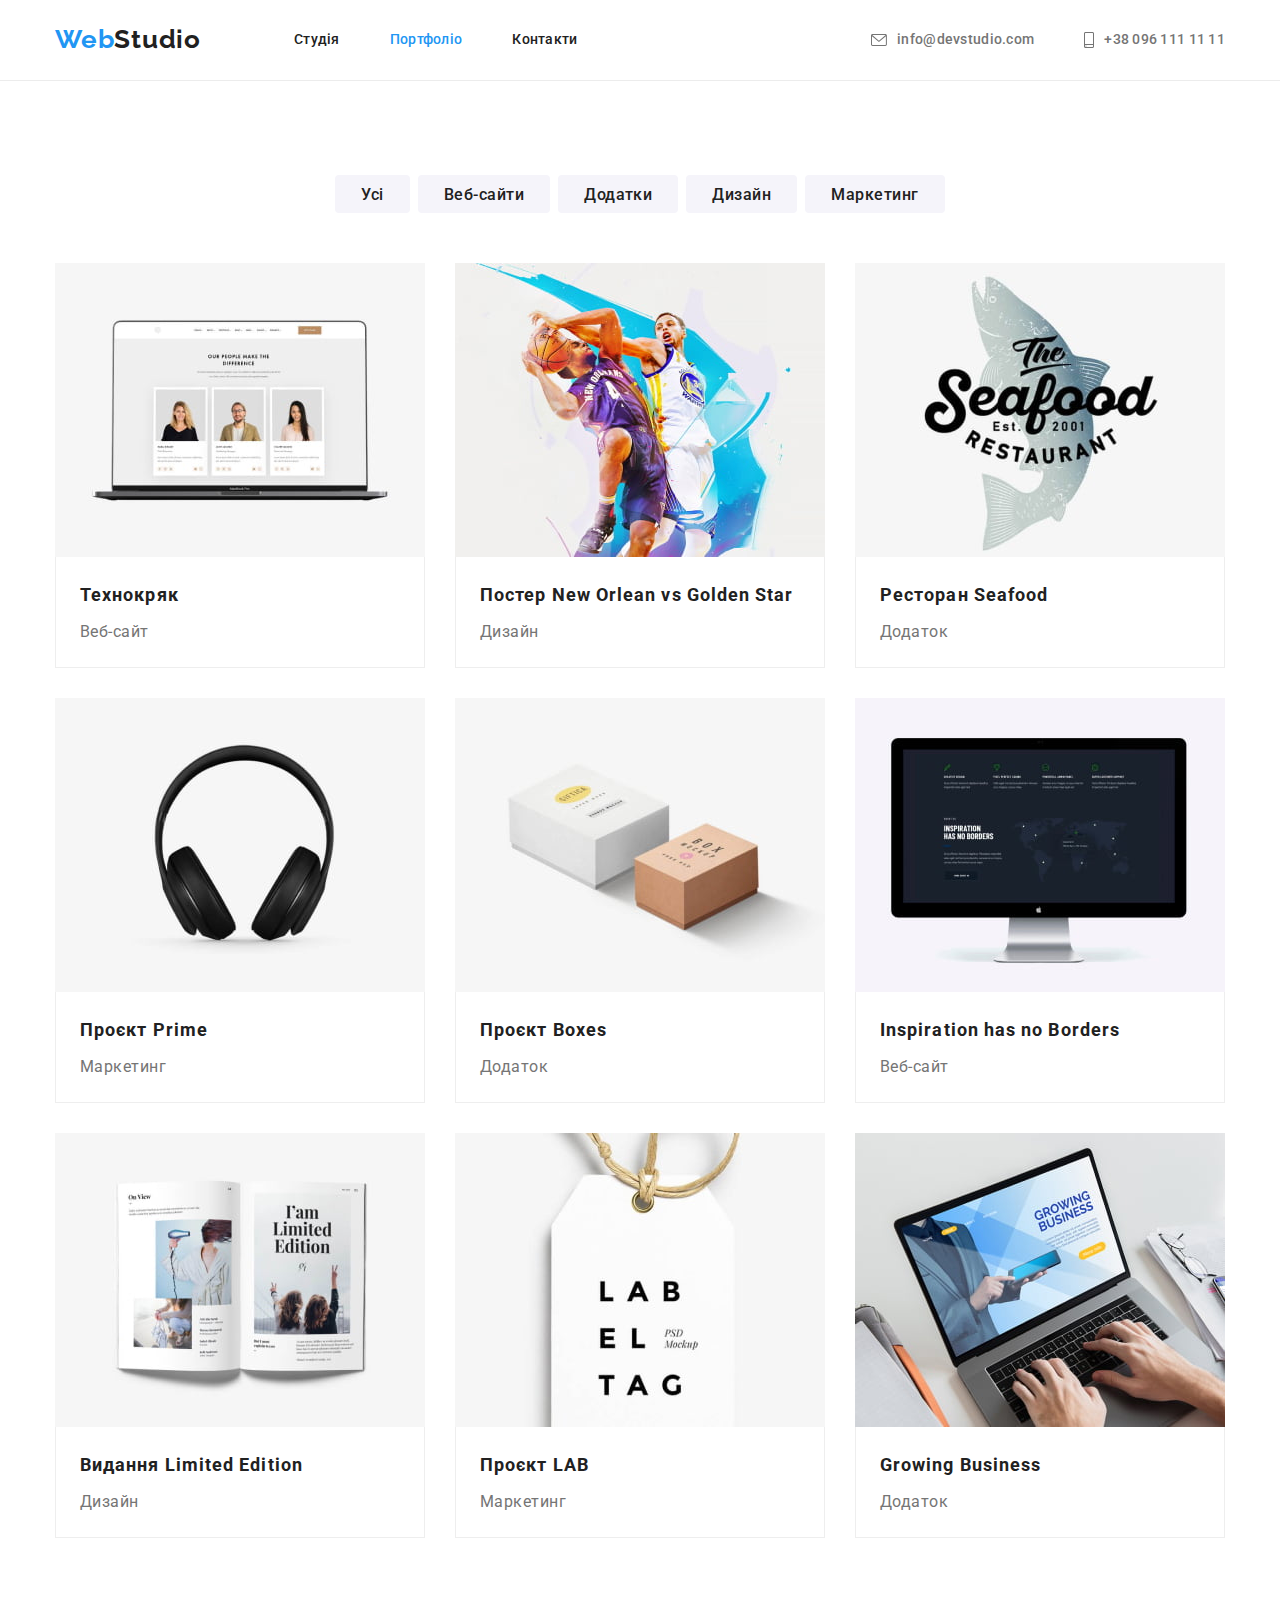
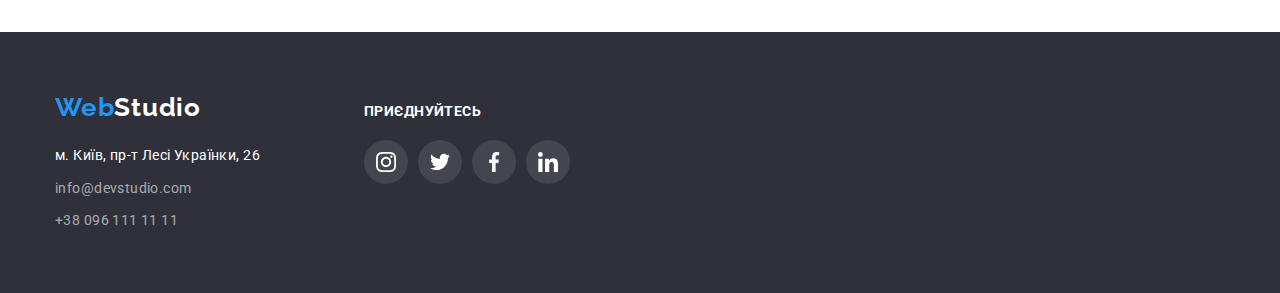
==== commit 69300b6f: "added logo on header, fixed errors" ====
--- a/portfolio.html
+++ b/portfolio.html
@@ -29,8 +29,21 @@
             </nav>
 
             <ul class="contact-nav list">
-                <li><a href="mailto:info@devstudio.com" class="contact-nav-link link">info@devstudio.com</a></li>
-                <li><a href="tel:+380961111111" class="contact-nav-link link">+38 096 111 11 11</a></li>
+                <li><a href="mailto:info@devstudio.com" class="contact-nav-link link">
+                    <svg class="contact-nav-icon" width="16" height="12">
+                        <use href="./images/icons.svg#icon-envelope"></use>
+                    </svg>
+                    info@devstudio.com
+                </a>
+            </li>
+    
+                    <li><a href="tel:+380961111111" class="contact-nav-link link">
+                    <svg class="contact-nav-icon" width="10" height="16">
+                        <use href="./images/icons.svg#icon-smartphone"></use>
+                    </svg>
+                    +38 096 111 11 11
+                </a>
+            </li>
             </ul>
         </div>
     </header>
--- a/css/styles.css
+++ b/css/styles.css
@@ -199,6 +199,8 @@
 }
 
 .contact-nav-link {
+    display: flex;
+    align-items: center;
     color: var(--general-text-color);
     font-weight: 500;
     font-size: 14px;
@@ -210,6 +212,11 @@
 .contact-nav-link:hover,
 .contact-nav-link:focus {
     color: var(--accent-color)
+}
+
+.contact-nav-icon {
+    fill: currentColor;
+    margin-right: 10px;
 }
 /*=============================HERO=============================*/
 .hero {
@@ -248,39 +255,20 @@
 }
 /*=============================VALUES SECTION=============================*/
 .values-card {
-    flex-basis: calc((100% - 90px) / 3); 
-}
-
-.values-card::before {
-    content: '';
+    flex-basis: calc((100% - 90px) / 3);
+    gap: 30px; 
+}
+
+.icon-values {
+    padding-top: 25px;
+    padding-bottom: 25px;
+    padding-left: 100px;
+    padding-right: 100px;
     width: 270px;
     height: 120px;
-    display: block;
-
-    background-size: contain;
-    background-repeat: no-repeat;
-    background-position: center;
-    background-color: var(--backgr-grey-color);
-    border-radius: 4px;
     margin-bottom: 30px;
-}
-
-.icon-anthenna::before {
-    background-image: url();
-}
-
-.icon-watch::before {
-    background-image: url();
-}
-
-.icon-graphic::before {
-    background-image: url();
-}
-
-.icon-cosmo::before {
-    background-image: url();
-}
-
+    background-color: #F5F4FA;
+}
 
 .values-heading {
     color: var(--black-text-color);
@@ -330,6 +318,7 @@
     background-color: var(--white-text-color);
     box-shadow: 0px 1px 3px rgba(0, 0, 0, 0.12), 0px 1px 1px rgba(0, 0, 0, 0.14), 0px 2px 1px rgba(0, 0, 0, 0.2);
     border-radius: 0px 0px 4px 4px;
+    padding-bottom: 30px;
 }
 
 .card-info-team {
@@ -356,15 +345,83 @@
     text-align: center;
     letter-spacing: 0.03em;
 }
+
+.team-socials-list {
+    display: flex;
+    gap: 10px;
+    justify-content: center;
+    align-items: center;
+    padding-right: 32px;
+    padding-left: 32px
+}
+
+.team-socials-link {
+    padding-left: auto;
+    padding-right: auto;
+    width: calc((100% - 30px) / 4);
+  }
+
+.team-socials-link-a {
+    display: flex;
+    width: 44px;
+    height: 44px;
+    border-radius: 50%;
+    justify-content: center;
+    align-items: center;
+    color: #AFB1B8;
+    background-color: transparent;
+  }
+  
+  .team-socials-link-a:hover,
+  .team-socials-link-a:focus {
+    background-color: var(--accent-color);
+  }
+  
+  .team-socials-icons {
+    fill: #AFB1B8;
+  }
+
+  .team-socials-link-a:hover .team-socials-icons, 
+  .team-socials-link-a:focus .team-socials-icons {
+    fill: var(--white-text-color);
+  }
 /*===========================MAIN CLIENTS=====================================*/
-.client {
+.clients-list {
+    display: flex;
+    justify-content: center;
+    align-items: center;
+    gap: 30px;
+}
+
+.clients-link {
+    flex-basis: calc((100% - 150px) / 6);
+    padding-left: auto;
+    padding-right: auto;
     width: 170px;
     height: 92px;
+  }
+
+.clients-link-a {
+    display: flex;
+    justify-content: center;
+    align-items: center;
+    height: 90px;
 
     border: 1px solid #AFB1B8;
     border-radius: 4px;
-}
-
+    background-color: transparent;
+    color: #AFB1B8;
+  }
+
+  .clients-link-a:hover, 
+  .clients-link-a:focus {
+    color: var(--accent-color);
+    border-color: var(--accent-color);
+  }
+
+  .client-icon {
+    fill: currentColor;
+  }
 /*===========================PORTFOLIO=====================================*/
 .filter-list {
     display: flex;
@@ -484,12 +541,10 @@
 }
 
 .socials-link {
-    flex-basis: calc((100% - (10px * 3)) / 4);
+    flex-basis: calc((100% - 30px) / 4);
     width: 44px;
     height: 44px;
   }
-
-
 
 .socials-link-a {
     width: 100%;
@@ -499,8 +554,6 @@
     justify-content: center;
     border-radius: 50%;
     background-color: rgba(255, 255, 255, 0.1);
-    padding: 12px;
- 
   }
   
   .socials-link-a:hover,
